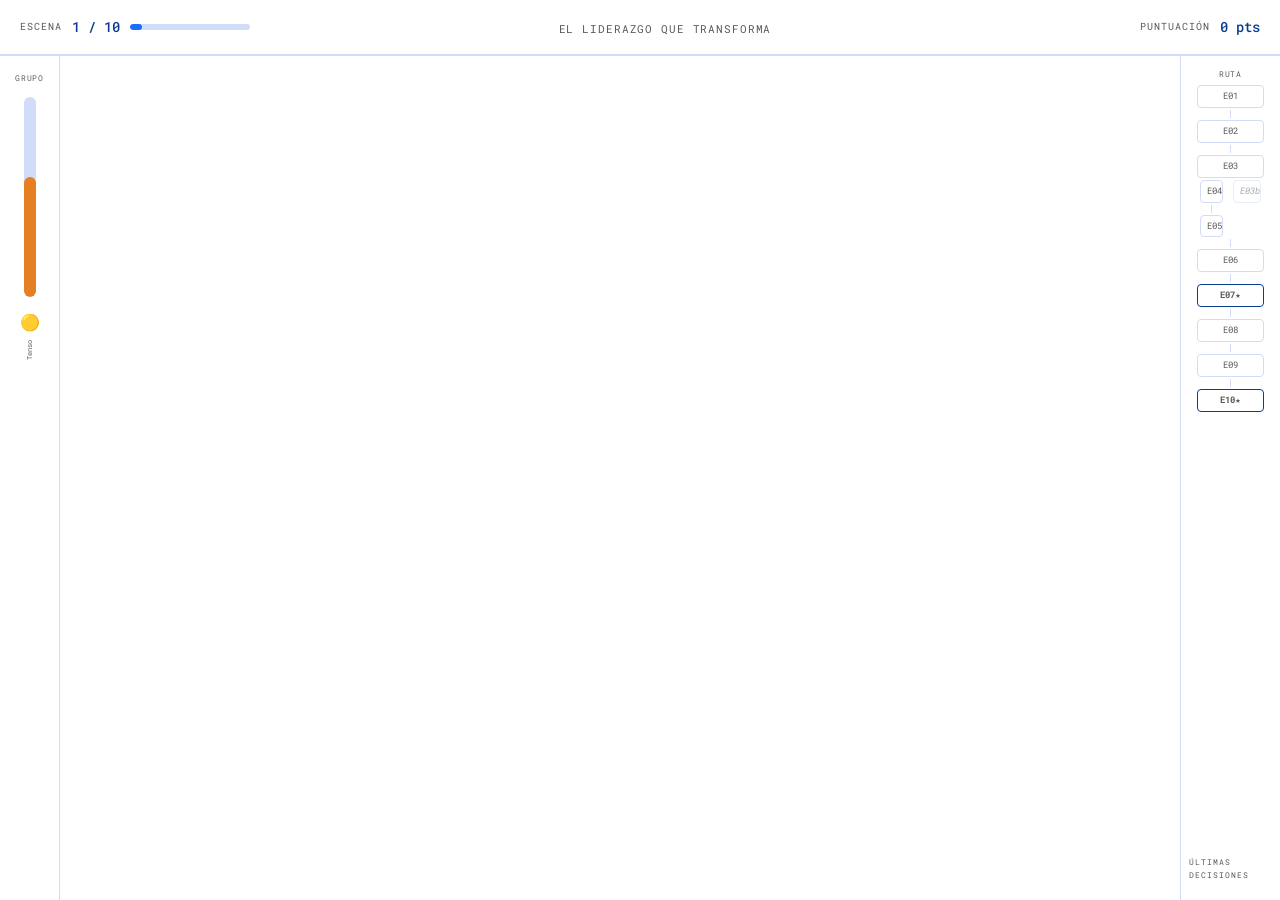
==== index.html @ e07569c8 "feat: implement SCORM 1.2 branching scenario 'El Liderazgo que Transforma' Complete e-learning modul" ====
<!DOCTYPE html>
<html lang="es">
<head>
  <meta charset="UTF-8"/>
  <meta name="viewport" content="width=device-width, initial-scale=1.0"/>
  <title>El Liderazgo que Transforma</title>
  <link rel="preconnect" href="https://fonts.googleapis.com"/>
  <link rel="preconnect" href="https://fonts.gstatic.com" crossorigin/>
  <link href="https://fonts.googleapis.com/css2?family=Inter:wght@400;600;700&family=Playfair+Display:ital,wght@1,400;1,700&family=Roboto+Mono:wght@400;500&display=swap" rel="stylesheet"/>
  <link rel="stylesheet" href="css/style.css"/>
</head>
<body>

  <!-- ═══════════════════════════════════════════
       HUD SUPERIOR
  ═══════════════════════════════════════════ -->
  <header id="hud">
    <div id="hud-left">
      <span class="hud-label">ESCENA</span>
      <span id="hud-progress-text" class="hud-value">1 / 10</span>
      <div id="hud-progress-track">
        <div id="hud-progress-bar"></div>
      </div>
    </div>

    <div id="hud-center">
      <div id="hud-title-block">
        <span id="hud-course-title">El Liderazgo que Transforma</span>
      </div>
    </div>

    <div id="hud-right">
      <span class="hud-label">PUNTUACIÓN</span>
      <span id="hud-score" class="hud-value">0 pts</span>
    </div>
  </header>

  <!-- ═══════════════════════════════════════════
       LAYOUT PRINCIPAL
  ═══════════════════════════════════════════ -->
  <div id="layout">

    <!-- Temperatura del grupo — barra lateral izquierda -->
    <aside id="temp-sidebar">
      <span class="sidebar-label">GRUPO</span>
      <div id="temp-bar-track">
        <div id="temp-fill"></div>
      </div>
      <div id="temp-info">
        <span id="temp-icon">🟡</span>
        <span id="temp-label">Tenso</span>
      </div>
    </aside>

    <!-- Contenedor de escena -->
    <main id="scene-container">
      <!-- Las escenas se renderizan aquí por JS -->
    </main>

    <!-- Panel derecho: minimapa + tracker -->
    <aside id="right-panel">
      <!-- Minimapa -->
      <div id="minimap">
        <span class="sidebar-label">RUTA</span>
        <div class="mm-tree">
          <div data-scene="E01" class="mm-node">E01</div>
          <div class="mm-connector"></div>
          <div data-scene="E02" class="mm-node">E02</div>
          <div class="mm-connector"></div>
          <div data-scene="E03" class="mm-node">E03</div>
          <div class="mm-fork">
            <div class="mm-branch-a">
              <div data-scene="E04" class="mm-node">E04</div>
              <div class="mm-connector"></div>
              <div data-scene="E05" class="mm-node">E05</div>
            </div>
            <div class="mm-branch-b">
              <div data-scene="E03b" class="mm-node mm-branch">E03b</div>
            </div>
          </div>
          <div class="mm-connector"></div>
          <div data-scene="E06" class="mm-node">E06</div>
          <div class="mm-connector"></div>
          <div data-scene="E07" class="mm-node mm-star">E07★</div>
          <div class="mm-connector"></div>
          <div data-scene="E08" class="mm-node">E08</div>
          <div class="mm-connector"></div>
          <div data-scene="E09" class="mm-node">E09</div>
          <div class="mm-connector"></div>
          <div data-scene="E10" class="mm-node mm-star">E10★</div>
        </div>
      </div>

      <!-- Tracker de decisiones -->
      <div id="decision-tracker-block">
        <span class="sidebar-label">ÚLTIMAS DECISIONES</span>
        <div id="decision-tracker"></div>
      </div>
    </aside>

  </div><!-- /layout -->

  <script src="js/scorm.js"></script>
  <script src="js/scenario.js"></script>
</body>
</html>
---- css/style.css ----
/* ═══════════════════════════════════════════════════════════
   style.css — El Liderazgo que Transforma
   Sistema visual completo: paleta, HUD, actividades, gaming UI
═══════════════════════════════════════════════════════════ */

/* ── Reset & Base ── */
*, *::before, *::after { box-sizing: border-box; margin: 0; padding: 0; }

:root {
  --bg:        #FFFFFF;
  --text:      #2C2C2C;
  --text-sec:  #5A5A5A;
  --accent:    #1A6EFF;
  --accent-dk: #0A3D8F;
  --accent-lt: #5AB4FF;
  --bg-act:    #F0F4FF;
  --border:    #D0DCF8;
  --success:   #27AE60;
  --error:     #C0392B;
  --warning:   #E67E22;

  /* Character colours */
  --jordi: #1A6EFF;
  --jack:  #C0392B;
  --elena: #8E44AD;
  --gery:  #27AE60;
  --marc:  #E67E22;
  --nadia: #16A085;

  --font-body:  'Inter', 'Segoe UI', sans-serif;
  --font-quote: 'Playfair Display', Georgia, serif;
  --font-ui:    'Roboto Mono', 'Courier New', monospace;

  --radius: 10px;
  --shadow: 0 2px 12px rgba(26,110,255,0.10);
  --transition: 0.25s ease;
}

html, body {
  height: 100%;
  background: var(--bg);
  color: var(--text);
  font-family: var(--font-body);
  font-size: 16px;
  line-height: 1.65;
  -webkit-font-smoothing: antialiased;
}

/* ════════════════════════════════════════════════
   HUD SUPERIOR
════════════════════════════════════════════════ */
#hud {
  position: fixed;
  top: 0; left: 0; right: 0;
  height: 56px;
  background: var(--bg);
  border-bottom: 2px solid var(--border);
  display: flex;
  align-items: center;
  justify-content: space-between;
  padding: 0 20px;
  z-index: 100;
  gap: 16px;
}

#hud-left, #hud-right {
  display: flex;
  align-items: center;
  gap: 10px;
  min-width: 180px;
}
#hud-right { justify-content: flex-end; }

#hud-center { flex: 1; text-align: center; }

#hud-course-title {
  font-family: var(--font-ui);
  font-size: 11px;
  letter-spacing: 0.08em;
  color: var(--text-sec);
  text-transform: uppercase;
}

.hud-label {
  font-family: var(--font-ui);
  font-size: 10px;
  letter-spacing: 0.1em;
  color: var(--text-sec);
  text-transform: uppercase;
}

.hud-value {
  font-family: var(--font-ui);
  font-size: 14px;
  font-weight: 500;
  color: var(--accent-dk);
}

#hud-progress-track {
  width: 120px;
  height: 6px;
  background: var(--border);
  border-radius: 3px;
  overflow: hidden;
}

#hud-progress-bar {
  height: 100%;
  width: 10%;
  background: var(--accent);
  border-radius: 3px;
  transition: width 0.6s ease;
}

/* ════════════════════════════════════════════════
   LAYOUT
════════════════════════════════════════════════ */
#layout {
  display: flex;
  min-height: 100vh;
  padding-top: 56px;
}

/* ── Sidebar Izquierda: Temperatura ── */
#temp-sidebar {
  position: fixed;
  left: 0;
  top: 56px;
  bottom: 0;
  width: 60px;
  background: var(--bg);
  border-right: 1px solid var(--border);
  display: flex;
  flex-direction: column;
  align-items: center;
  padding: 16px 0;
  gap: 12px;
  z-index: 90;
}

.sidebar-label {
  font-family: var(--font-ui);
  font-size: 8px;
  letter-spacing: 0.12em;
  color: var(--text-sec);
  text-transform: uppercase;
  writing-mode: horizontal-tb;
}

#temp-bar-track {
  flex: 1;
  width: 12px;
  background: var(--border);
  border-radius: 6px;
  display: flex;
  flex-direction: column-reverse;
  overflow: hidden;
  max-height: 200px;
}

#temp-fill {
  width: 100%;
  height: 60%;
  background: var(--warning);
  border-radius: 6px;
  transition: height 0.8s ease, background-color 0.8s ease;
}

#temp-info {
  display: flex;
  flex-direction: column;
  align-items: center;
  gap: 4px;
}

#temp-icon { font-size: 16px; }
#temp-label {
  font-family: var(--font-ui);
  font-size: 7px;
  color: var(--text-sec);
  text-align: center;
  writing-mode: vertical-rl;
  transform: rotate(180deg);
}

/* ── Panel Derecho: Minimapa + Tracker ── */
#right-panel {
  position: fixed;
  right: 0;
  top: 56px;
  bottom: 0;
  width: 100px;
  background: var(--bg);
  border-left: 1px solid var(--border);
  display: flex;
  flex-direction: column;
  align-items: center;
  padding: 12px 8px;
  gap: 16px;
  z-index: 90;
  overflow-y: auto;
}

#minimap {
  display: flex;
  flex-direction: column;
  align-items: center;
  gap: 4px;
  width: 100%;
}

.mm-tree {
  display: flex;
  flex-direction: column;
  align-items: center;
  gap: 2px;
  width: 100%;
}

.mm-node {
  font-family: var(--font-ui);
  font-size: 9px;
  padding: 3px 6px;
  border: 1px solid var(--border);
  border-radius: 4px;
  color: var(--text-sec);
  background: var(--bg);
  cursor: default;
  transition: all var(--transition);
  width: 80%;
  text-align: center;
}

.mm-node.mm-current {
  background: var(--accent);
  color: #fff;
  border-color: var(--accent);
  box-shadow: 0 0 8px rgba(26,110,255,0.4);
}

.mm-node.mm-visited {
  background: var(--bg-act);
  border-color: var(--accent-lt);
  color: var(--accent-dk);
}

.mm-node.mm-star { border-color: var(--accent-dk); font-weight: bold; }
.mm-node.mm-branch { opacity: 0.5; font-style: italic; }

.mm-connector {
  width: 1px;
  height: 8px;
  background: var(--border);
}

.mm-fork {
  display: flex;
  gap: 4px;
  justify-content: center;
}

.mm-branch-a, .mm-branch-b {
  display: flex;
  flex-direction: column;
  align-items: center;
  gap: 2px;
}

/* Tracker */
#decision-tracker-block {
  width: 100%;
  display: flex;
  flex-direction: column;
  align-items: center;
  gap: 6px;
  margin-top: auto;
}

#decision-tracker {
  display: flex;
  gap: 4px;
}

.dt-icon {
  font-family: var(--font-ui);
  font-size: 11px;
  font-weight: 700;
  width: 22px;
  height: 22px;
  border-radius: 4px;
  display: flex;
  align-items: center;
  justify-content: center;
  background: var(--bg-act);
  color: var(--accent-dk);
  border: 1px solid var(--border);
  cursor: help;
}

/* ── Main Scene Area ── */
#scene-container {
  flex: 1;
  margin-left: 60px;
  margin-right: 100px;
  padding: 40px 48px;
  max-width: 900px;
  width: 100%;
  align-self: flex-start;
  min-height: calc(100vh - 56px);
}

/* ════════════════════════════════════════════════
   TRANSICIONES DE ESCENA
════════════════════════════════════════════════ */
.scene-exit {
  animation: fadeOut 0.3s ease forwards;
}
.scene-enter {
  animation: fadeIn 0.4s ease forwards;
}

@keyframes fadeOut {
  from { opacity: 1; transform: translateY(0); }
  to   { opacity: 0; transform: translateY(-8px); }
}
@keyframes fadeIn {
  from { opacity: 0; transform: translateY(10px); }
  to   { opacity: 1; transform: translateY(0); }
}

/* Special cold effect E03 */
.scene-cold {
  background: linear-gradient(180deg, #f8f9ff 0%, #ffffff 100%);
  transition: background 1.5s ease;
}

/* ════════════════════════════════════════════════
   SCENE ELEMENTS
════════════════════════════════════════════════ */

/* Emotion icon tag */
.emotion-tag {
  display: inline-block;
  font-family: var(--font-ui);
  font-size: 11px;
  padding: 3px 10px;
  border-radius: 20px;
  background: var(--bg-act);
  color: var(--accent-dk);
  border: 1px solid var(--border);
  margin-bottom: 12px;
  letter-spacing: 0.06em;
}

.emotion-tension     { border-color: var(--jack); color: var(--jack); }
.emotion-resistencia { border-color: var(--marc); color: var(--marc); }
.emotion-quiebre     { border-color: var(--elena); color: var(--elena); }
.emotion-apertura    { border-color: var(--gery); color: var(--gery); }
.emotion-reconexion  { border-color: var(--nadia); color: var(--nadia); }
.emotion-transformacion { border-color: var(--accent-dk); color: var(--accent-dk); }

.scene-header { margin-bottom: 28px; }

.scene-title {
  font-size: 2rem;
  font-weight: 700;
  color: var(--accent-dk);
  line-height: 1.2;
  margin-bottom: 6px;
}

.scene-act {
  font-family: var(--font-ui);
  font-size: 11px;
  color: var(--text-sec);
  letter-spacing: 0.06em;
  text-transform: uppercase;
}

/* Narrative */
.narrative { margin-bottom: 28px; }

.narrative p {
  margin-bottom: 14px;
  font-size: 1.05rem;
  color: var(--text);
}

/* Character voice colours */
.jack-voice  { color: var(--jack); font-style: italic; display: block; padding: 10px 14px; background: rgba(192,57,43,0.05); border-left: 3px solid var(--jack); margin: 8px 0; border-radius: 0 var(--radius) var(--radius) 0; }
.jordi-thought { color: var(--jordi); font-style: italic; display: block; padding: 10px 14px; background: rgba(26,110,255,0.05); border-left: 3px solid var(--jordi); margin: 8px 0; border-radius: 0 var(--radius) var(--radius) 0; }

/* Pedagogical Block */
.pedagogical-block {
  background: var(--bg-act);
  border: 1px solid var(--border);
  border-radius: var(--radius);
  padding: 24px 28px;
  margin-bottom: 28px;
}

.pb-title {
  font-size: 1rem;
  font-weight: 700;
  color: var(--accent-dk);
  margin-bottom: 16px;
  font-family: var(--font-ui);
  letter-spacing: 0.04em;
  text-transform: uppercase;
  font-size: 0.85rem;
}

.pedagogical-block ol {
  padding-left: 20px;
}

.pedagogical-block ol li {
  margin-bottom: 10px;
  font-size: 0.97rem;
  color: var(--text);
  line-height: 1.55;
}

/* Quote */
.scene-quote {
  font-family: var(--font-quote);
  font-style: italic;
  font-size: 1.15rem;
  color: var(--accent-dk);
  border-left: 4px solid var(--accent);
  padding: 12px 20px;
  margin: 0 0 28px 0;
  background: rgba(10,61,143,0.04);
  border-radius: 0 var(--radius) var(--radius) 0;
}

/* Hook line */
.hook-line {
  font-family: var(--font-quote);
  font-style: italic;
  font-size: 1rem;
  color: var(--accent-dk);
  text-align: center;
  padding: 20px 0 8px;
  opacity: 0.75;
}

/* ════════════════════════════════════════════════
   ACTIVIDADES
════════════════════════════════════════════════ */

.activity-wrapper {
  background: var(--bg-act);
  border: 1px solid var(--border);
  border-radius: var(--radius);
  padding: 24px;
  margin-bottom: 24px;
}

.activity-prompt {
  font-weight: 600;
  font-size: 1rem;
  color: var(--accent-dk);
  margin-bottom: 18px;
}

/* Thermometer */
.thermometer-activity {
  display: flex;
  flex-direction: column;
  gap: 8px;
}

.thermo-btn {
  display: flex;
  align-items: center;
  gap: 12px;
  padding: 12px 16px;
  border: 2px solid var(--border);
  border-radius: 8px;
  background: var(--bg);
  cursor: pointer;
  transition: all var(--transition);
  text-align: left;
  font-family: var(--font-body);
}

.thermo-btn:hover {
  border-color: var(--accent-lt);
  background: rgba(90,180,255,0.08);
}

.thermo-btn.selected {
  border-color: var(--accent);
  background: rgba(26,110,255,0.08);
}

.thermo-num {
  font-family: var(--font-ui);
  font-weight: 700;
  font-size: 1.2rem;
  color: var(--accent);
  min-width: 24px;
}

.thermo-label { color: var(--text); font-size: 0.9rem; }

/* Decision / Dialogue */
.decision-activity {
  display: flex;
  flex-direction: column;
  gap: 10px;
}

.decision-btn {
  padding: 14px 18px;
  border: 2px solid var(--border);
  border-radius: 8px;
  background: var(--bg);
  cursor: pointer;
  font-family: var(--font-body);
  font-size: 0.95rem;
  color: var(--text);
  text-align: left;
  transition: all var(--transition);
  line-height: 1.4;
}

.decision-btn:hover:not(:disabled) {
  border-color: var(--accent);
  background: rgba(26,110,255,0.06);
  transform: translateX(3px);
}

.decision-btn.selected {
  border-color: var(--accent);
  background: rgba(26,110,255,0.1);
  color: var(--accent-dk);
  font-weight: 600;
}

.decision-btn:disabled { cursor: not-allowed; opacity: 0.6; }

/* Countdown */
.countdown-bar {
  width: 100%;
  height: 8px;
  background: var(--border);
  border-radius: 4px;
  overflow: hidden;
  margin-bottom: 12px;
  position: relative;
}

.countdown-fill {
  height: 100%;
  width: 100%;
  background: var(--accent);
  border-radius: 4px;
  transition: width 1s linear;
}

.countdown-label {
  display: block;
  font-family: var(--font-ui);
  font-size: 11px;
  color: var(--text-sec);
  margin-top: 4px;
  margin-bottom: 8px;
  text-align: right;
}

/* Feedback */
.feedback-block {
  background: #fff;
  border: 1px solid var(--border);
  border-radius: 8px;
  padding: 14px 18px;
  margin-top: 12px;
  animation: slideDown 0.3s ease;
}

.feedback-text {
  font-size: 0.92rem;
  color: var(--text);
  margin-bottom: 8px;
  line-height: 1.55;
}

.feedback-concept {
  font-family: var(--font-ui);
  font-size: 0.8rem;
  color: var(--accent-dk);
  background: var(--bg-act);
  padding: 6px 10px;
  border-radius: 6px;
  margin-top: 8px;
}

.option-text-display {
  font-size: 0.9rem;
  color: var(--text-sec);
  padding: 10px 14px;
  border-left: 3px solid var(--accent-lt);
  margin: 8px 0;
}

@keyframes slideDown {
  from { opacity: 0; transform: translateY(-6px); }
  to   { opacity: 1; transform: translateY(0); }
}

/* Quiz */
.quiz-activity { display: flex; flex-direction: column; gap: 10px; }

.quiz-btn {
  padding: 14px 18px;
  border: 2px solid var(--border);
  border-radius: 8px;
  background: var(--bg);
  cursor: pointer;
  font-family: var(--font-body);
  font-size: 0.92rem;
  color: var(--text);
  text-align: left;
  transition: all var(--transition);
  line-height: 1.4;
}

.quiz-btn:hover:not(:disabled) {
  border-color: var(--accent-lt);
  background: rgba(90,180,255,0.07);
}

.quiz-btn.correct {
  border-color: var(--success);
  background: rgba(39,174,96,0.1);
  color: #1a5c35;
  font-weight: 600;
}

.quiz-btn.incorrect {
  border-color: var(--error);
  background: rgba(192,57,43,0.08);
  color: #7b1e1e;
}

.quiz-btn.correct-reveal {
  border-color: var(--success);
  background: rgba(39,174,96,0.06);
  opacity: 0.7;
}

.quiz-btn:disabled { cursor: not-allowed; }

/* DragDrop */
.dragdrop-activity { display: flex; flex-direction: column; gap: 12px; }

.dd-list {
  list-style: none;
  display: flex;
  flex-direction: column;
  gap: 8px;
}

.dd-item {
  padding: 12px 16px;
  background: var(--bg);
  border: 2px solid var(--border);
  border-radius: 8px;
  font-size: 0.92rem;
  cursor: grab;
  transition: all var(--transition);
  user-select: none;
}

.dd-item:hover { border-color: var(--accent-lt); background: rgba(90,180,255,0.06); }
.dd-item.dd-selected { border-color: var(--accent); background: rgba(26,110,255,0.1); cursor: pointer; }
.dd-item.dragging { opacity: 0.5; cursor: grabbing; }

.dd-hint {
  font-size: 0.8rem;
  color: var(--text-sec);
  font-style: italic;
}

/* Subtext */
.subtext-activity { display: flex; flex-direction: column; gap: 16px; }

.subtext-card {
  background: var(--bg);
  border: 1px solid var(--border);
  border-radius: 8px;
  padding: 14px;
}

.subtext-name {
  display: block;
  font-size: 0.95rem;
  color: var(--accent-dk);
  margin-bottom: 6px;
}

.subtext-reaction {
  font-size: 0.88rem;
  color: var(--text-sec);
  font-style: italic;
  margin-bottom: 10px;
}

.subtext-btns { display: flex; flex-wrap: wrap; gap: 6px; }

.subtext-btn {
  padding: 6px 12px;
  border: 1px solid var(--border);
  border-radius: 20px;
  background: var(--bg-act);
  cursor: pointer;
  font-size: 0.82rem;
  color: var(--text);
  font-family: var(--font-body);
  transition: all var(--transition);
}

.subtext-btn:hover { border-color: var(--accent-lt); }
.subtext-btn.selected { background: rgba(26,110,255,0.12); border-color: var(--accent); color: var(--accent-dk); }
.subtext-btn.correct { background: rgba(39,174,96,0.12); border-color: var(--success); color: #1a5c35; }
.subtext-btn.incorrect { background: rgba(192,57,43,0.08); border-color: var(--error); color: #7b1e1e; }

/* Word Anchor */
.word-anchor-activity {
  display: flex;
  flex-wrap: wrap;
  gap: 10px;
  margin-bottom: 12px;
}

.word-btn {
  padding: 10px 18px;
  border: 2px solid var(--border);
  border-radius: 24px;
  background: var(--bg);
  cursor: pointer;
  font-family: var(--font-body);
  font-size: 0.95rem;
  color: var(--text);
  transition: all var(--transition);
}

.word-btn:hover { border-color: var(--accent-lt); background: rgba(90,180,255,0.08); }
.word-btn.selected { border-color: var(--accent); background: rgba(26,110,255,0.1); color: var(--accent-dk); font-weight: 600; }

.word-anchor-result {
  margin-top: 12px;
  background: var(--bg);
  border: 1px solid var(--border);
  border-radius: 8px;
  padding: 14px 18px;
  font-size: 0.92rem;
  animation: slideDown 0.3s ease;
  width: 100%;
}

/* Info activity */
.info-activity { display: flex; justify-content: center; }

/* ════════════════════════════════════════════════
   BOTONES GLOBALES
════════════════════════════════════════════════ */

.btn-next {
  display: inline-block;
  margin-top: 16px;
  padding: 12px 28px;
  background: var(--accent);
  color: #fff;
  border: none;
  border-radius: 8px;
  font-family: var(--font-body);
  font-size: 0.95rem;
  font-weight: 600;
  cursor: pointer;
  transition: background var(--transition), transform var(--transition);
}

.btn-next:hover { background: var(--accent-dk); transform: translateY(-1px); }

.btn-next.btn-large {
  padding: 16px 36px;
  font-size: 1.05rem;
}

.btn-confirm {
  margin-top: 10px;
  padding: 10px 22px;
  background: var(--bg);
  color: var(--accent);
  border: 2px solid var(--accent);
  border-radius: 8px;
  font-family: var(--font-body);
  font-size: 0.9rem;
  font-weight: 600;
  cursor: pointer;
  transition: all var(--transition);
}

.btn-confirm:hover:not(:disabled) { background: var(--accent); color: #fff; }
.btn-confirm:disabled { opacity: 0.5; cursor: not-allowed; }

/* ════════════════════════════════════════════════
   CAMINO ALTERNATIVO
════════════════════════════════════════════════ */

.alt-path-card {
  border: 1px dashed var(--accent-lt);
  border-radius: var(--radius);
  padding: 18px;
  margin-bottom: 24px;
  background: rgba(240,244,255,0.6);
}

.alt-path-toggle {
  background: none;
  border: none;
  color: var(--accent);
  font-family: var(--font-ui);
  font-size: 0.85rem;
  cursor: pointer;
  padding: 0;
  letter-spacing: 0.04em;
  text-decoration: underline;
  text-underline-offset: 3px;
}

.alt-path-toggle:hover { color: var(--accent-dk); }

.alt-path-content {
  margin-top: 14px;
  animation: slideDown 0.3s ease;
}

.alt-path-content.hidden { display: none; }

.alt-path-title {
  font-size: 0.9rem;
  font-weight: 700;
  color: var(--accent-dk);
  margin-bottom: 10px;
  font-family: var(--font-ui);
  text-transform: uppercase;
  font-size: 0.8rem;
  letter-spacing: 0.06em;
}

.alt-path-content p {
  font-size: 0.92rem;
  color: var(--text);
  line-height: 1.65;
}

/* ════════════════════════════════════════════════
   BADGE NOTIFICATION
════════════════════════════════════════════════ */

.badge-notification {
  position: fixed;
  top: 70px;
  right: 16px;
  background: var(--bg);
  border: 2px solid var(--accent);
  border-radius: var(--radius);
  padding: 12px 18px;
  display: flex;
  align-items: center;
  gap: 10px;
  box-shadow: var(--shadow);
  z-index: 200;
  opacity: 0;
  transform: translateX(20px);
  transition: all 0.4s ease;
  max-width: 280px;
}

.badge-notification.show {
  opacity: 1;
  transform: translateX(0);
}

.badge-icon { font-size: 1.3rem; }
.badge-label { font-size: 0.82rem; color: var(--text); }
.badge-label strong { color: var(--accent-dk); }

/* ════════════════════════════════════════════════
   PANTALLA DE RESULTADOS FINALES
════════════════════════════════════════════════ */

.scene-final { animation: fadeIn 0.6s ease; }

.results-screen {
  max-width: 720px;
  margin: 0 auto;
  display: flex;
  flex-direction: column;
  gap: 22px;
  padding-bottom: 48px;
}

.results-profile-title {
  font-family: var(--font-ui);
  font-size: 0.8rem;
  text-transform: uppercase;
  letter-spacing: 0.12em;
  color: var(--text-sec);
}

.results-profile-name {
  font-size: 1.8rem;
  font-weight: 700;
  color: var(--accent-dk);
  padding: 10px 0 6px;
}

.profile-transformacional { color: var(--accent); }
.profile-situacional { color: var(--gery); }
.profile-correctivo { color: var(--marc); }
.profile-reactivo { color: var(--jack); }

.results-score-bar {
  width: 100%;
  height: 12px;
  background: var(--border);
  border-radius: 6px;
  overflow: hidden;
}

.results-score-fill {
  height: 100%;
  background: var(--accent);
  border-radius: 6px;
  transition: width 1s ease;
}

.results-score-label {
  font-family: var(--font-ui);
  font-size: 0.88rem;
  color: var(--text-sec);
}

.results-badges {
  display: flex;
  flex-wrap: wrap;
  gap: 10px;
}

.badge-display {
  display: flex;
  align-items: center;
  gap: 6px;
  padding: 6px 12px;
  border: 1px solid var(--border);
  border-radius: 20px;
  background: var(--bg-act);
  font-size: 0.82rem;
  color: var(--accent-dk);
}

.results-text {
  font-size: 0.97rem;
  line-height: 1.7;
  color: var(--text);
  background: var(--bg-act);
  padding: 20px 24px;
  border-radius: var(--radius);
  border: 1px solid var(--border);
}

.results-concept {
  font-size: 0.88rem;
  color: var(--text-sec);
  font-family: var(--font-ui);
}

.results-action {
  font-size: 0.92rem;
  color: var(--text);
  background: rgba(39,174,96,0.07);
  border: 1px solid rgba(39,174,96,0.3);
  border-radius: var(--radius);
  padding: 14px 18px;
}

.results-endquestion {
  font-family: var(--font-quote);
  font-style: italic;
  font-size: 1.1rem;
  color: var(--accent-dk);
  border-left: 4px solid var(--accent);
  padding: 10px 18px;
}

.alt-paths-summary {
  border: 1px solid var(--border);
  border-radius: var(--radius);
  padding: 20px;
}

.alt-paths-summary h4 {
  font-family: var(--font-ui);
  font-size: 0.8rem;
  text-transform: uppercase;
  letter-spacing: 0.1em;
  color: var(--text-sec);
  margin-bottom: 14px;
}

.alt-path-mini {
  padding: 12px 14px;
  border: 1px solid var(--border);
  border-radius: 8px;
  margin-bottom: 10px;
  font-size: 0.88rem;
  color: var(--text-sec);
  background: var(--bg);
}

.alt-path-mini strong { color: var(--text); }
.alt-path-mini small { font-family: var(--font-ui); font-size: 0.78rem; }
.alt-path-mini p { margin-top: 6px; line-height: 1.45; }
.alt-path-mini.highlight { border-color: var(--accent); background: rgba(26,110,255,0.06); }
.alt-path-mini.highlight strong { color: var(--accent-dk); }

.btn-restart {
  padding: 13px 28px;
  border: 2px solid var(--border);
  border-radius: 8px;
  background: var(--bg);
  cursor: pointer;
  font-family: var(--font-body);
  font-size: 0.9rem;
  color: var(--text-sec);
  transition: all var(--transition);
  align-self: flex-start;
}

.btn-restart:hover { border-color: var(--accent); color: var(--accent); }

/* ════════════════════════════════════════════════
   RESPONSIVE
════════════════════════════════════════════════ */

@media (max-width: 900px) {
  #temp-sidebar, #right-panel { display: none; }
  #scene-container { margin-left: 0; margin-right: 0; padding: 24px 20px; }
  .scene-title { font-size: 1.5rem; }
  #hud-progress-track { width: 80px; }
}

@media (max-width: 600px) {
  #hud { padding: 0 12px; }
  #hud-center { display: none; }
  #hud-left, #hud-right { min-width: unset; }
  #scene-container { padding: 20px 16px; }
}

/* ════════════════════════════════════════════════
   UTILITIES
════════════════════════════════════════════════ */
.hidden { display: none !important; }

strong { font-weight: 700; }
em { font-style: italic; }
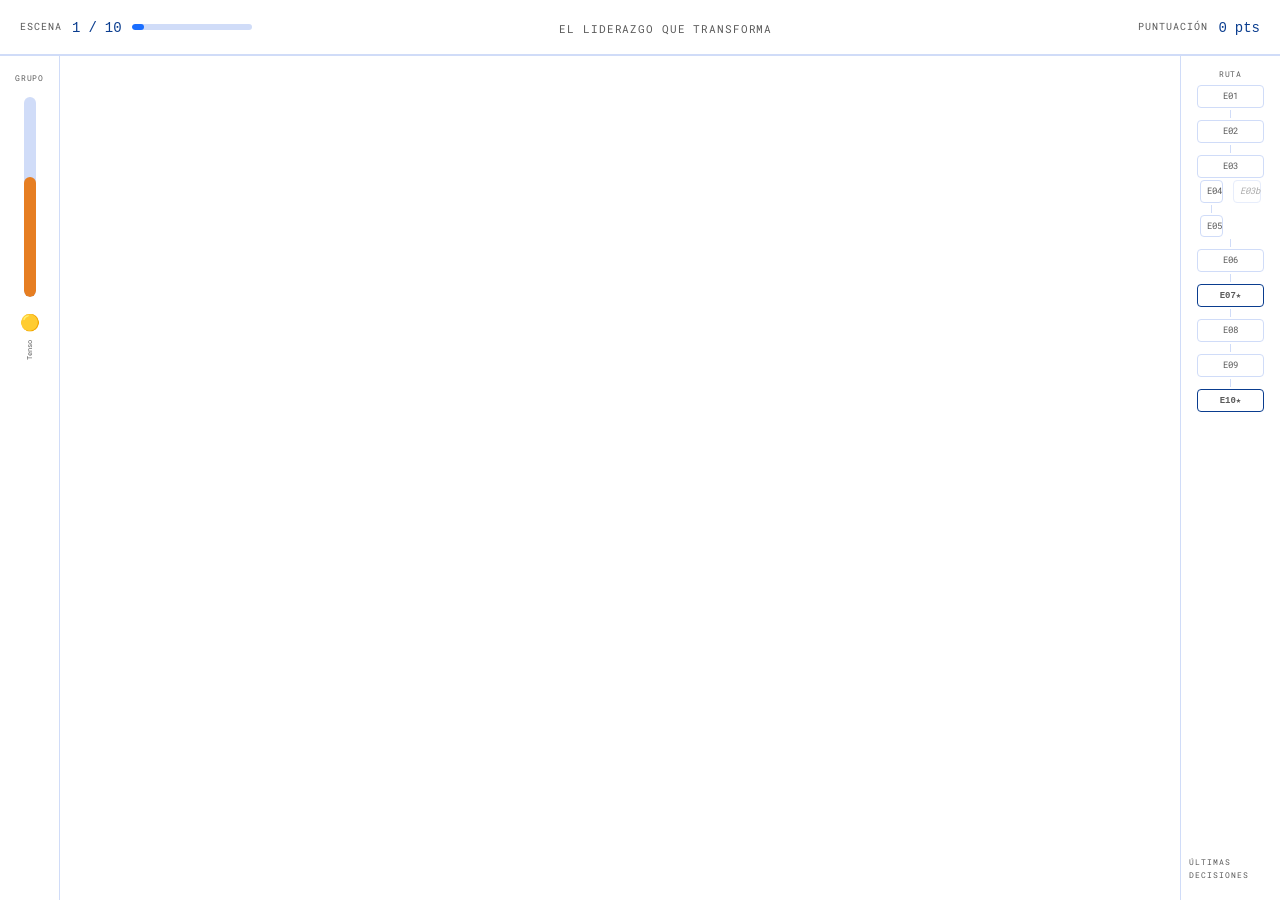
==== commit a598a096: "fix: self-host all fonts, remove Google Fonts CDN dependency - Download Inter (400/600/700), Playfai" ====
--- a/index.html
+++ b/index.html
@@ -4,9 +4,7 @@
   <meta charset="UTF-8"/>
   <meta name="viewport" content="width=device-width, initial-scale=1.0"/>
   <title>El Liderazgo que Transforma</title>
-  <link rel="preconnect" href="https://fonts.googleapis.com"/>
-  <link rel="preconnect" href="https://fonts.gstatic.com" crossorigin/>
-  <link href="https://fonts.googleapis.com/css2?family=Inter:wght@400;600;700&family=Playfair+Display:ital,wght@1,400;1,700&family=Roboto+Mono:wght@400;500&display=swap" rel="stylesheet"/>
+  <link rel="stylesheet" href="css/fonts.css"/>
   <link rel="stylesheet" href="css/style.css"/>
 </head>
 <body>
--- a/css/fonts.css
+++ b/css/fonts.css
@@ -0,0 +1,57 @@
+/* fonts.css — Fuentes locales, sin dependencias externas */
+
+@font-face {
+  font-family: 'Inter';
+  font-style: normal;
+  font-weight: 400;
+  font-display: swap;
+  src: url('fonts/inter-400.woff2') format('woff2');
+}
+
+@font-face {
+  font-family: 'Inter';
+  font-style: normal;
+  font-weight: 600;
+  font-display: swap;
+  src: url('fonts/inter-600.woff2') format('woff2');
+}
+
+@font-face {
+  font-family: 'Inter';
+  font-style: normal;
+  font-weight: 700;
+  font-display: swap;
+  src: url('fonts/inter-700.woff2') format('woff2');
+}
+
+@font-face {
+  font-family: 'Playfair Display';
+  font-style: italic;
+  font-weight: 400;
+  font-display: swap;
+  src: url('fonts/playfair-italic-400.woff2') format('woff2');
+}
+
+@font-face {
+  font-family: 'Playfair Display';
+  font-style: italic;
+  font-weight: 700;
+  font-display: swap;
+  src: url('fonts/playfair-italic-700.woff2') format('woff2');
+}
+
+@font-face {
+  font-family: 'Roboto Mono';
+  font-style: normal;
+  font-weight: 400;
+  font-display: swap;
+  src: url('fonts/roboto-mono-400.woff2') format('woff2');
+}
+
+@font-face {
+  font-family: 'Roboto Mono';
+  font-style: normal;
+  font-weight: 500;
+  font-display: swap;
+  src: url('fonts/roboto-mono-500.woff2') format('woff2');
+}
